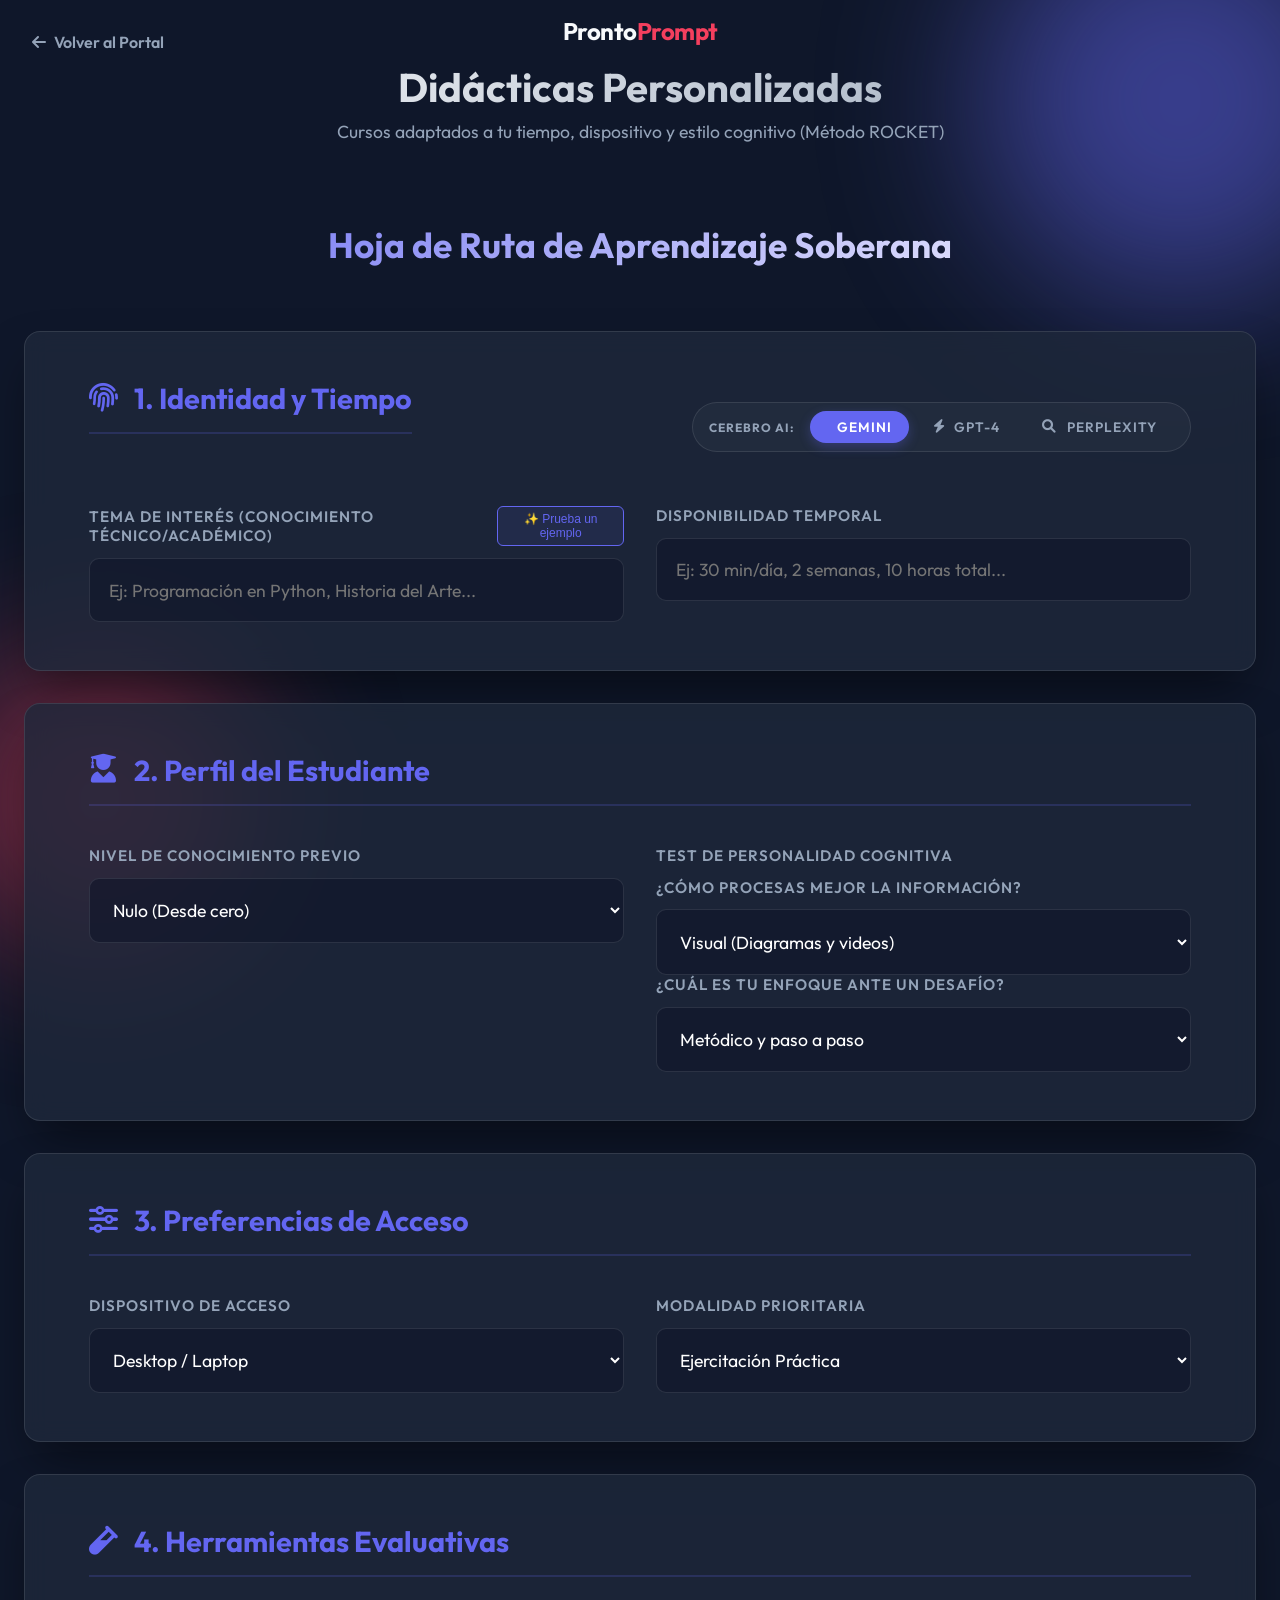
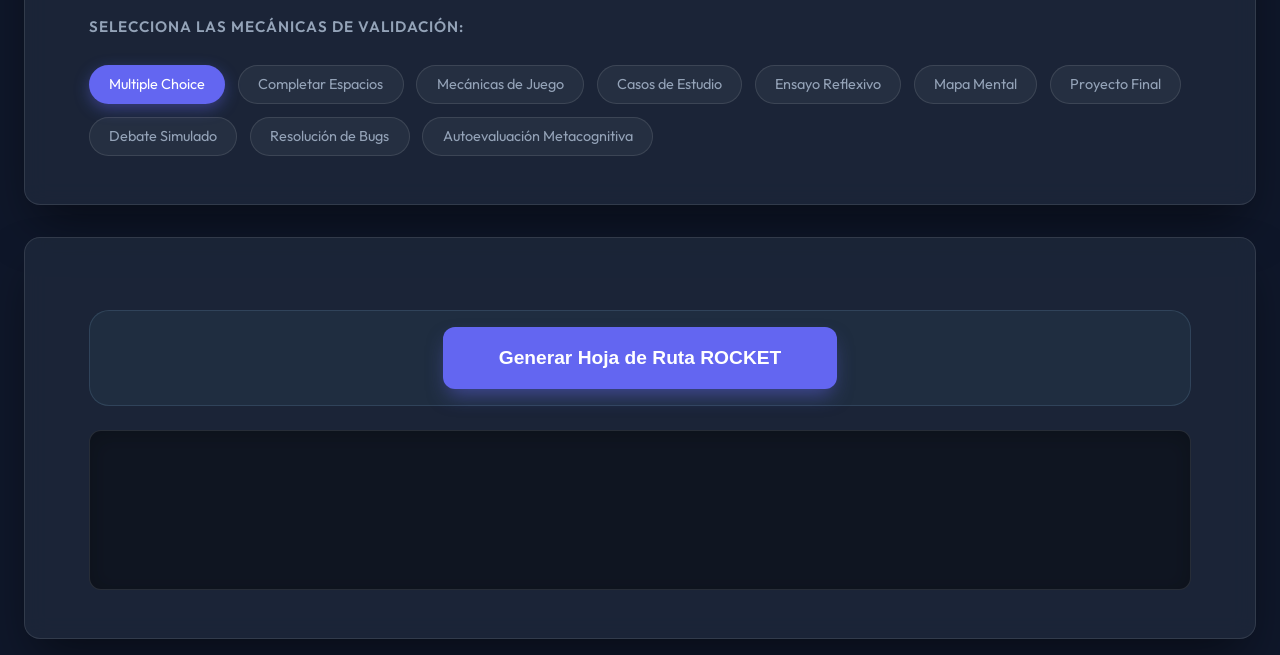
==== cursos-personalizados.html @ 311cb359 "Add files via upload" ====
<!DOCTYPE html>
<html lang="es">

<head>
    <meta charset="UTF-8">
    <meta name="viewport" content="width=device-width, initial-scale=1.0">
    <title>Didácticas Personalizadas | Pronto Prompt</title>
    <link rel="stylesheet" href="style.css">
    <link rel="stylesheet" href="https://cdnjs.cloudflare.com/ajax/libs/font-awesome/6.0.0/css/all.min.css">
    <link rel="preconnect" href="https://fonts.googleapis.com">
    <link rel="preconnect" href="https://fonts.gstatic.com" crossorigin>
    <link href="https://fonts.googleapis.com/css2?family=Outfit:wght@300;400;600;700&display=swap" rel="stylesheet">
</head>

<body>
    <div class="background-blobs">
        <div class="blob blob-1"></div>
        <div class="blob blob-2"></div>
    </div>

    <a href="index.html" class="back-portal-link"><i class="fas fa-arrow-left"></i> Volver al Portal</a>

    <main class="container">
        <div class="main-content">
            <header>
                <div class="logo">
                    <span class="logo-text">Pronto<span class="accent">Prompt</span></span>
                </div>
                <h1>Didácticas Personalizadas</h1>
                <p class="subtitle">Cursos adaptados a tu tiempo, dispositivo y estilo cognitivo (Método ROCKET)</p>
            </header>

            <div class="section-header-main">
                <h2>Hoja de Ruta de Aprendizaje Soberana</h2>
            </div>

            <!-- Sección 1: Identidad -->
            <div class="form-card">
                <div class="card-header-flex">
                    <h3 class="section-title"><i class="fas fa-fingerprint"></i> 1. Identidad y Tiempo</h3>
                    <div class="brain-selector-container">
                        <span class="brain-label">Cerebro AI:</span>
                        <div class="brain-options">
                            <label class="brain-chip">
                                <input type="radio" name="ai-model" value="gemini" checked>
                                <span><i class="fas fa-stars"></i> Gemini</span>
                            </label>
                            <label class="brain-chip">
                                <input type="radio" name="ai-model" value="chatgpt">
                                <span><i class="fas fa-bolt"></i> GPT-4</span>
                            </label>
                            <label class="brain-chip">
                                <input type="radio" name="ai-model" value="perplexity">
                                <span><i class="fas fa-search"></i> Perplexity</span>
                            </label>
                        </div>
                    </div>
                </div>
                <div class="input-grid">
                    <div class="input-group">
                        <div class="label-row">
                            <label for="course-topic">Tema de Interés (Conocimiento técnico/académico)</label>
                            <div class="label-actions">
                                <button id="magic-fill" class="magic-btn" title="Autocompletar ejemplo">✨ Prueba un ejemplo</button>
                            </div>
                        </div>
                        <input type="text" id="course-topic" placeholder="Ej: Programación en Python, Historia del Arte..." required>
                    </div>
                    <div class="input-group">
                        <label for="time-availability">Disponibilidad Temporal</label>
                        <input type="text" id="time-availability" placeholder="Ej: 30 min/día, 2 semanas, 10 horas total..." required>
                    </div>
                </div>
            </div>

            <!-- Sección 2: Perfil del Estudiante -->
            <div class="form-card">
                <h3 class="section-title"><i class="fas fa-user-graduate"></i> 2. Perfil del Estudiante</h3>
                <div class="input-grid">
                    <div class="input-group">
                        <label for="knowledge-level">Nivel de Conocimiento Previo</label>
                        <select id="knowledge-level" required>
                            <option value="Nulo (Desde cero)">Nulo (Desde cero)</option>
                            <option value="Principiante (Bases mínimas)">Principiante (Bases mínimas)</option>
                            <option value="Intermedio (Conozco la lógica)">Intermedio (Conozco la lógica)</option>
                            <option value="Avanzado (Busco perfeccionamiento)">Avanzado (Busco perfeccionamiento)</option>
                            <option value="Experto (Actualización técnica)">Experto (Actualización técnica)</option>
                        </select>
                    </div>

                    <div class="input-group">
                        <label>Test de Personalidad Cognitiva</label>
                        <div class="personality-questions">
                            <div class="input-group">
                                <label class="small-label">¿Cómo procesas mejor la información?</label>
                                <select id="personality-style">
                                    <option value="Visual (Diagramas y videos)">Visual (Diagramas y videos)</option>
                                    <option value="Auditivo (Explicaciones y debates)">Auditivo (Explicaciones y debates)</option>
                                    <option value="Kinestésico (Haciendo y practicando)">Kinestésico (Haciendo y practicando)</option>
                                    <option value="Lector/Escritor (Textos y notas)">Lector/Escritor (Textos y notas)</option>
                                </select>
                            </div>
                            <div class="input-group">
                                <label class="small-label">¿Cuál es tu enfoque ante un desafío?</label>
                                <select id="personality-approach">
                                    <option value="Metódico y paso a paso">Metódico y paso a paso</option>
                                    <option value="Global e intuitivo">Global e intuitivo</option>
                                    <option value="Pragmático (Resultados rápidos)">Pragmático (Resultados rápidos)</option>
                                </select>
                            </div>
                        </div>
                    </div>
                </div>
            </div>

            <!-- Sección 3: Configuración de Acceso -->
            <div class="form-card">
                <h3 class="section-title"><i class="fas fa-sliders-h"></i> 3. Preferencias de Acceso</h3>
                <div class="input-grid">
                    <div class="input-group">
                        <label for="device">Dispositivo de Acceso</label>
                        <select id="device" required>
                            <option value="Mobile">Mobile (Smartphone)</option>
                            <option value="Tablet">Tablet</option>
                            <option value="Desktop" selected>Desktop / Laptop</option>
                        </select>
                    </div>

                    <div class="input-group">
                        <label for="modality">Modalidad Prioritaria</label>
                        <select id="modality" required>
                            <option value="Audio">Audio (Podcast / Guiones)</option>
                            <option value="Video Tutoriales">Video Tutoriales</option>
                            <option value="Explicaciones Conceptuales">Explicaciones Conceptuales</option>
                            <option value="Ejercitación Práctica" selected>Ejercitación Práctica</option>
                        </select>
                    </div>
                </div>
            </div>

            <!-- Sección 4: Evaluación -->
            <div class="form-card">
                <h3 class="section-title"><i class="fas fa-vial"></i> 4. Herramientas Evaluativas</h3>
                <div class="input-group full-width">
                    <label>Selecciona las mecánicas de validación:</label>
                    <div id="evaluation-tools" class="keyword-container">
                        <span class="keyword-tag active" data-value="Multiple Choice">Multiple Choice</span>
                        <span class="keyword-tag" data-value="Completar Espacios">Completar Espacios</span>
                        <span class="keyword-tag" data-value="Mecánicas de Juego">Mecánicas de Juego</span>
                        <span class="keyword-tag" data-value="Casos de Estudio">Casos de Estudio</span>
                        <span class="keyword-tag" data-value="Ensayo Reflexivo">Ensayo Reflexivo</span>
                        <span class="keyword-tag" data-value="Mapa Mental">Mapa Mental</span>
                        <span class="keyword-tag" data-value="Proyecto Final">Proyecto Final</span>
                        <span class="keyword-tag" data-value="Debate Simulado">Debate Simulado</span>
                        <span class="keyword-tag" data-value="Resolución de Bugs">Resolución de Bugs</span>
                        <span class="keyword-tag" data-value="Autoevaluación Metacognitiva">Autoevaluación Metacognitiva</span>
                    </div>
                </div>
            </div>

            <section id="result-section" class="result-card">
                <div class="result-actions">
                    <button id="generate-btn" class="primary-btn large">Generar Hoja de Ruta ROCKET</button>
                </div>

                <div class="prompt-output" id="prompt-output"></div>

                <div id="copy-container" class="copy-container hidden">
                    <button id="copy-btn" class="primary-btn large secondary">Copiar Prompt</button>
                </div>

                <div id="ai-links" class="ai-links hidden">
                    <p>Abrir y Pegar en:</p>
                    <div class="links-grid">
                        <a href="https://chat.openai.com" target="_blank" class="ai-link-btn gpt">ChatGPT</a>
                        <a href="https://gemini.google.com" target="_blank" class="ai-link-btn gemini">Gemini</a>
                        <a href="https://www.perplexity.ai" target="_blank" class="ai-link-btn perplexity">Perplexity</a>
                    </div>
                </div>
            </section>
        </div>
    </main>

    <script src="script-personalizados.js"></script>
</body>

</html>
---- style.css ----
:root {
    --primary: #6366f1;
    --primary-hover: #4f46e5;
    --accent: #f43f5e;
    --bg-dark: #0f172a;
    --surface: #1e293b;
    --card-bg: rgba(30, 41, 59, 0.8);
    --text-main: #f8fafc;
    --text-muted: #94a3b8;
    --border: rgba(255, 255, 255, 0.1);
    --radius: 16px;
    --celeste: #8ecae6;
    --shadow: 0 10px 30px -5px rgba(0, 0, 0, 0.3);
    --glossary-bad: #f43f5e;
    --glossary-good: #10b981;
}

.hidden {
    display: none !important;
}


* {
    margin: 0;
    padding: 0;
    box-sizing: border-box;
}

body {
    font-family: 'Outfit', sans-serif;
    background-color: var(--bg-dark);
    color: var(--text-main);
    min-height: 100vh;
    display: flex;
    justify-content: center;
    width: 100%;
    margin: 0;
    overflow-x: hidden;
}

.background-blobs {
    position: fixed;
    top: 0;
    left: 0;
    width: 100%;
    height: 100%;
    z-index: -1;
    filter: blur(80px);
    opacity: 0.5;
}

.blob {
    position: absolute;
    border-radius: 50%;
}

.blob-1 {
    width: 400px;
    height: 400px;
    background: var(--primary);
    top: -100px;
    right: -100px;
    animation: move 20s infinite alternate;
}

.blob-2 {
    width: 300px;
    height: 300px;
    background: var(--accent);
    bottom: -50px;
    left: -50px;
    animation: move 15s infinite alternate-reverse;
}

@keyframes move {
    from {
        transform: translate(0, 0);
    }

    to {
        transform: translate(100px, 100px);
    }
}

.container {
    width: 100%;
    max-width: 100% !important;
    padding: 1rem 1.5rem;
    display: flex;
    flex-direction: column;
    gap: 2rem;
    margin: 0;
}



.sparkle-container {
    position: absolute;
    top: 5px;
    right: 5px;
    display: flex;
    gap: 0.5rem;
    pointer-events: none;
}

.card-header-flex {
    display: flex;
    justify-content: space-between;
    align-items: center;
    margin-bottom: 2rem;
    gap: 2rem;
    flex-wrap: wrap;
}

.brain-selector-container {
    display: flex;
    align-items: center;
    gap: 1rem;
    background: rgba(255, 255, 255, 0.03);
    padding: 0.5rem 1rem;
    border-radius: 100px;
    border: 1px solid var(--border);
}

.brain-label {
    font-size: 0.75rem;
    font-weight: 700;
    color: var(--text-muted);
    text-transform: uppercase;
    letter-spacing: 1px;
}

.brain-options {
    display: flex;
    gap: 0.5rem;
}

.brain-chip {
    cursor: pointer;
}

.brain-chip input {
    display: none;
}

.brain-chip span {
    display: flex;
    align-items: center;
    gap: 0.6rem;
    padding: 0.4rem 1rem;
    border-radius: 100px;
    font-size: 0.85rem;
    font-weight: 600;
    color: var(--text-muted);
    transition: all 0.3s cubic-bezier(0.16, 1, 0.3, 1);
    border: 1px solid transparent;
}

.brain-chip input:checked + span {
    background: var(--primary);
    color: white;
    box-shadow: 0 4px 12px rgba(99, 102, 241, 0.3);
}

.brain-chip:hover span {
    background: rgba(255, 255, 255, 0.05);
}

/* OER Suggester */
.oer-card {
    margin-top: 2rem;
    background: linear-gradient(135deg, rgba(99, 102, 241, 0.05), rgba(16, 185, 129, 0.05));
    border: 1px solid rgba(16, 185, 129, 0.2);
    border-radius: 20px;
    padding: 1.5rem;
    animation: slideUp 0.5s ease-out;
}

.oer-card.hidden { display: none; }

.oer-header {
    margin-bottom: 1.2rem;
}

.oer-header h4 {
    color: #10b981;
    display: flex;
    align-items: center;
    gap: 0.8rem;
    font-size: 1rem;
    margin: 0;
}

.oer-subtitle {
    font-size: 0.8rem;
    color: var(--text-muted);
}

.oer-list {
    display: grid;
    grid-template-columns: repeat(auto-fill, minmax(200px, 1fr));
    gap: 1rem;
}

.oer-item {
    background: rgba(15, 23, 42, 0.4);
    border: 1px solid var(--border);
    border-radius: 12px;
    padding: 1rem;
    display: flex;
    flex-direction: column;
    gap: 0.5rem;
    transition: all 0.3s ease;
    text-decoration: none;
}

.oer-item:hover {
    transform: translateY(-3px);
    border-color: #10b981;
    background: rgba(16, 185, 129, 0.1);
}

.oer-item-title {
    font-size: 0.9rem;
    font-weight: 600;
    color: var(--text-main);
}

.oer-item-source {
    font-size: 0.75rem;
    color: var(--text-muted);
    display: flex;
    align-items: center;
    gap: 0.4rem;
}

.oer-status {
    background: rgba(16, 185, 129, 0.1);
    color: #10b981;
    padding: 0.2rem 0.6rem;
    border-radius: 100px;
    font-size: 0.7rem;
    font-weight: 700;
    text-transform: uppercase;
}

@keyframes slideUp {
    from { transform: translateY(10px); opacity: 0; }
    to { transform: translateY(0); opacity: 1; }
}

@keyframes fadeInLeft {
    from {
        opacity: 0;
        transform: translateX(-30px);
    }

    to {
        opacity: 1;
        transform: translateX(0);
    }
}

.main-content {
    display: flex;
    flex-direction: column;
    gap: 2rem;
}

header {
    text-align: center;
    margin-bottom: 3rem;
    animation: fadeInDown 0.8s ease-out;
}

.logo {
    display: flex;
    justify-content: center;
    margin-bottom: 1rem;
}

.logo-text {
    font-size: 1.5rem;
    font-weight: 700;
    letter-spacing: -0.5px;
}

.accent {
    color: var(--accent);
}

header h1 {
    font-size: 2.5rem;
    font-weight: 700;
    margin-bottom: 0.5rem;
    background: linear-gradient(135deg, #fff 0%, #94a3b8 100%);
    -webkit-background-clip: text;
    background-clip: text;
    -webkit-text-fill-color: transparent;
}

header .subtitle {
    color: var(--text-muted);
    font-size: 1.1rem;
}

.generator-card,
.result-card,
.form-card {
    background: var(--card-bg);
    backdrop-filter: blur(12px);
    border: 1px solid var(--border);
    border-radius: var(--radius);
    padding: 3rem 4rem;
    box-shadow: 0 25px 50px -12px rgba(0, 0, 0, 0.5);
    animation: scaleIn 0.5s ease-out;
    position: relative;
    width: 100%;
    max-width: none !important;
    box-sizing: border-box;
    transition: all 0.3s ease;
}

.preview-card {
    background: rgba(99, 102, 241, 0.05);
    border: 1px dashed var(--primary);
    border-radius: var(--radius);
    padding: 1.5rem 2rem;
    margin-bottom: 2rem;
    animation: fadeIn 0.8s ease-out;
}

.preview-label {
    display: block;
    font-size: 0.75rem;
    text-transform: uppercase;
    letter-spacing: 1px;
    color: var(--primary);
    font-weight: 700;
    margin-bottom: 0.5rem;
}

#objective-preview {
    font-size: 1.1rem;
    color: var(--text-main);
    line-height: 1.5;
    font-style: italic;
}

.section-header-main {
    text-align: center;
    margin-bottom: 2rem;
    width: 100%;
}

.section-header-main h2 {
    font-size: 2.2rem;
    background: linear-gradient(135deg, var(--primary) 0%, #fff 100%);
    -webkit-background-clip: text;
    background-clip: text;
    -webkit-text-fill-color: transparent;
    font-weight: 700;
}

.form-sections {
    display: flex;
    flex-direction: column;
    gap: 2.5rem;
}

.form-card:hover {
    background: rgba(45, 55, 72, 0.9);
    transform: translateY(-5px);
    box-shadow: 0 30px 60px -12px rgba(0, 0, 0, 0.6);
}

.section-title {
    font-size: 1.8rem;
    color: var(--primary);
    margin-bottom: 2.5rem;
    display: flex;
    align-items: center;
    gap: 1rem;
    border-bottom: 2px solid rgba(99, 102, 241, 0.2);
    padding-bottom: 1rem;
}

.input-grid {
    display: grid;
    grid-template-columns: repeat(2, 1fr);
    gap: 2rem;
}

/* Ultra Wide Screen Support */
@media (min-width: 1600px) {
    .input-grid {
        grid-template-columns: repeat(3, 1fr);
    }

    .input-group.full-width {
        grid-column: 1 / -1;
    }
}

/* Responsividad Avanzada */
@media (max-width: 1200px) {
    .container {
        display: flex;
        flex-direction: column;
    }

    .main-content {
        order: 1;
    }
}

@media (max-width: 1024px) {
    .container {
        padding: 1.5rem;
    }
}

@media (max-width: 992px) {

    .generator-card,
    .result-card {
        padding: 2.5rem;
    }
}

@media (max-width: 768px) {
    .container {
        padding: 1rem;
    }

    .dashboard-card,
    .generator-card,
    .result-card {
        padding: 1.5rem;
    }

    header h1 {
        font-size: 2rem;
    }

    .input-grid {
        grid-template-columns: 1fr;
    }

    .form-card {
        padding: 1.5rem;
    }

    .section-title {
        font-size: 1.1rem;
    }
}

@media (max-width: 320px) {
    .container {
        padding: 0.5rem;
    }

    header h1 {
        font-size: 1.5rem;
    }

    .dashboard-card,
    .generator-card,
    .result-card {
        padding: 1rem;
        border-radius: 10px;
    }

    .primary-btn.large {
        padding: 1rem;
        font-size: 1rem;
        min-width: 100%;
    }
}

.input-group {
    display: flex;
    flex-direction: column;
    gap: 0.8rem;
}

.input-group.full-width {
    grid-column: 1 / -1;
}

.label-row {
    display: flex;
    justify-content: space-between;
    align-items: center;
}

label {
    font-weight: 600;
    font-size: 0.95rem;
    color: var(--text-muted);
    text-transform: uppercase;
    letter-spacing: 1px;
}

.magic-btn {
    background: rgba(99, 102, 241, 0.1);
    border: 1px solid var(--primary);
    color: var(--primary);
    padding: 0.3rem 0.8rem;
    border-radius: 6px;
    font-size: 0.75rem;
    cursor: pointer;
    transition: all 0.3s ease;
}

.magic-btn:hover {
    background: var(--primary);
    color: white;
    box-shadow: 0 0 15px rgba(99, 102, 241, 0.4);
}

input,
textarea,
select {
    background: rgba(15, 23, 42, 0.6);
    border: 1px solid var(--border);
    border-radius: 10px;
    padding: 1.2rem;
    color: #fff;
    font-family: inherit;
    font-size: 1.1rem;
    transition: all 0.3s ease;
    width: 100%;
}

input:focus,
textarea:focus,
select:focus {
    outline: none;
    border-color: var(--primary);
    box-shadow: 0 0 0 4px rgba(99, 102, 241, 0.15);
    background: rgba(15, 23, 42, 0.8);
}

.keyword-container {
    display: flex;
    flex-wrap: wrap;
    gap: 0.8rem;
    margin-top: 0.8rem;
}

.keyword-tag {
    background: rgba(255, 255, 255, 0.05);
    border: 1px solid var(--border);
    padding: 0.6rem 1.2rem;
    border-radius: 25px;
    font-size: 0.9rem;
    color: var(--text-muted);
    cursor: pointer;
    transition: all 0.3s ease;
}

.keyword-tag:hover {
    background: rgba(255, 255, 255, 0.1);
    border-color: rgba(99, 102, 241, 0.4);
    transform: translateY(-2px);
}

.keyword-tag.active {
    background: var(--primary);
    color: white;
    box-shadow: 0 5px 15px rgba(99, 102, 241, 0.4);
    border-color: transparent;
}

.custom-keyword-input {
    display: flex;
    gap: 0.5rem;
    margin-top: 1rem;
    max-width: 400px;
}

.custom-keyword-input input {
    padding: 0.8rem 1rem;
    font-size: 0.9rem;
}

.custom-keyword-input .magic-btn {
    padding: 0 1.2rem;
    font-size: 1.2rem;
}

.tone-selector {
    display: flex;
    flex-wrap: wrap;
    background: rgba(0, 0, 0, 0.3);
    padding: 0.6rem;
    border-radius: 12px;
    gap: 0.6rem;
    width: 100%;
}

.tone-selector input {
    display: none;
}

.tone-selector label {
    flex: 1;
    min-width: 120px;
    text-align: center;
    padding: 1rem 0.5rem;
    border-radius: 10px;
    cursor: pointer;
    font-size: 0.95rem;
    transition: all 0.3s ease;
    border: 1px solid transparent;
    color: var(--text-muted);
}

.tone-selector label:hover {
    background: rgba(255, 255, 255, 0.05);
}

.tone-selector input:checked+label {
    background: var(--primary);
    color: white;
    box-shadow: 0 5px 15px rgba(99, 102, 241, 0.3);
    font-weight: 600;
}

@media (max-width: 600px) {
    .tone-selector label {
        min-width: 100%;
        padding: 1.2rem;
    }
}

.level-selector {
    display: flex;
    flex-wrap: wrap;
    background: rgba(0, 0, 0, 0.3);
    padding: 1rem;
    border-radius: 12px;
    gap: 1.5rem;
    width: 100%;
}

.checkbox-group {
    display: flex;
    align-items: center;
    gap: 0.8rem;
    cursor: pointer;
}

.checkbox-group input[type="checkbox"] {
    width: 20px;
    height: 20px;
    cursor: pointer;
    accent-color: var(--primary);
}

.checkbox-group label {
    cursor: pointer;
    text-transform: none;
    letter-spacing: normal;
    font-size: 1.1rem;
    color: var(--text-main);
}

.actions {
    margin-top: 2rem;
    display: flex;
    justify-content: center;
}

.primary-btn {
    background: var(--primary);
    color: white;
    border: none;
    padding: 1rem 3rem;
    font-size: 1.1rem;
    font-weight: 700;
    border-radius: 12px;
    cursor: pointer;
    box-shadow: 0 10px 20px -5px rgba(99, 102, 241, 0.5);
    transition: all 0.3s ease;
}

.structure-preview {
    font-size: 0.8rem;
    color: var(--text-muted);
}

.tree-node {
    padding: 0.5rem;
    border-radius: 8px;
    margin-bottom: 0.3rem;
    transition: all 0.3s ease;
    border-left: 2px solid transparent;
}

.health-indicator-container {
    display: flex;
    flex-direction: column;
    align-items: center;
    padding: 1rem 0;
}

.health-gauge {
    position: relative;
    width: 120px;
    height: 120px;
    margin-bottom: 1rem;
}

.health-gauge svg {
    transform: rotate(-90deg);
}

.gauge-bg {
    fill: none;
    stroke: rgba(255, 255, 255, 0.05);
    stroke-width: 8;
}

.gauge-value {
    fill: none;
    stroke: var(--celeste);
    stroke-width: 8;
    stroke-linecap: round;
    stroke-dasharray: 283;
    stroke-dashoffset: 283;
    transition: stroke-dashoffset 0.8s cubic-bezier(0.4, 0, 0.2, 1), stroke 0.5s ease;
    filter: drop-shadow(0 0 5px var(--celeste));
}

.health-percentage {
    position: absolute;
    top: 50%;
    left: 50%;
    transform: translate(-50%, -50%);
    font-size: 1.5rem;
    font-weight: 700;
    color: white;
}

.health-status-label {
    font-size: 1.1rem;
    font-weight: 700;
    margin-bottom: 0.3rem;
    color: var(--celeste);
    text-transform: uppercase;
    letter-spacing: 1px;
}

.health-description {
    font-size: 0.75rem;
    color: var(--text-muted);
    text-align: center;
}

@keyframes pulseGlow {
    0% {
        box-shadow: 0 0 0 0 rgba(99, 102, 241, 0.7);
    }

    70% {
        box-shadow: 0 0 0 15px rgba(99, 102, 241, 0);
    }

    100% {
        box-shadow: 0 0 0 0 rgba(99, 102, 241, 0);
    }
}

/* ===== HEALTH WIDGET ===== */
.health-widget-card {
    background: linear-gradient(135deg, rgba(30, 41, 59, 0.9) 0%, rgba(15, 23, 42, 0.95) 100%);
    border: 1px solid rgba(99, 102, 241, 0.2) !important;
}

.health-widget-layout {
    display: flex;
    align-items: center;
    justify-content: space-around;
    gap: 3rem;
    flex-wrap: wrap;
}

.radar-wrapper {
    flex-shrink: 0;
    filter: drop-shadow(0 0 20px rgba(99, 102, 241, 0.15));
}

#radar-chart {
    overflow: visible;
}

.health-metrics {
    display: flex;
    flex-direction: column;
    align-items: center;
    gap: 2rem;
    flex: 1;
    min-width: 240px;
}

.health-score-circle {
    position: relative;
    display: flex;
    align-items: center;
    justify-content: center;
}

.score-label {
    position: absolute;
    text-align: center;
    display: flex;
    flex-direction: column;
    align-items: center;
}

#score-number {
    font-size: 1.6rem;
    font-weight: 800;
    color: white;
    line-height: 1;
}

#score-status {
    font-size: 0.7rem;
    color: var(--text-muted);
    text-transform: uppercase;
    letter-spacing: 1px;
    margin-top: 4px;
}

.metrics-list {
    display: flex;
    flex-direction: column;
    gap: 0.75rem;
    width: 100%;
}

.metric-item {
    display: flex;
    align-items: center;
    gap: 0.75rem;
    padding: 0.6rem 1rem;
    border-radius: 8px;
    background: rgba(255, 255, 255, 0.03);
    border: 1px solid rgba(255, 255, 255, 0.05);
    transition: all 0.4s ease;
}

.metric-item.active {
    background: rgba(99, 102, 241, 0.08);
    border-color: rgba(99, 102, 241, 0.25);
}

.metric-dot {
    width: 10px;
    height: 10px;
    border-radius: 50%;
    flex-shrink: 0;
    transition: all 0.4s ease;
}

.metric-dot.inactive {
    background: rgba(255, 255, 255, 0.15);
}

.metric-dot.active {
    background: #6366f1;
    box-shadow: 0 0 8px rgba(99, 102, 241, 0.8);
}

.metric-dot.excellent {
    background: #10b981;
    box-shadow: 0 0 8px rgba(16, 185, 129, 0.8);
}

.metric-name {
    flex: 1;
    font-size: 0.9rem;
    color: var(--text-muted);
    transition: color 0.4s ease;
}

.metric-item.active .metric-name {
    color: var(--text-main);
}

.metric-val {
    font-size: 0.85rem;
    font-weight: 600;
    color: var(--text-muted);
    max-width: 120px;
    overflow: hidden;
    text-overflow: ellipsis;
    white-space: nowrap;
    transition: color 0.4s ease;
}

.metric-item.active .metric-val {
    color: #6366f1;
}

.metric-item.excellent .metric-val {
    color: #10b981;
}

@media (max-width: 768px) {
    .health-widget-layout {
        flex-direction: column;
        align-items: center;
    }
}

/* ===== END HEALTH WIDGET ===== */

.result-actions {
    margin: 1.5rem 0;
    display: flex;
    flex-direction: column;
    align-items: center;
    gap: 1.5rem;
    padding: 1rem;
    background: rgba(142, 202, 230, 0.05);
    border-radius: 20px;
    border: 1px solid rgba(142, 202, 230, 0.15);
    animation: fadeIn 0.8s ease-out;
}

.copy-container {
    margin: 2rem 0;
    display: flex;
    justify-content: center;
    width: 100%;
}

.copy-container.hidden {
    display: none;
}

.button-group {
    display: flex;
    gap: 1.5rem;
    flex-wrap: wrap;
    justify-content: center;
    width: 100%;
    margin-bottom: 2rem;
}

.copy-instruction {
    font-size: 0.95rem;
    color: var(--celeste);
    text-align: center;
    max-width: 500px;
    line-height: 1.6;
    opacity: 0.9;
    margin: 0 auto;
}

.primary-btn.large {
    padding: 1.25rem 3.5rem;
    font-size: 1.2rem;
    min-width: 260px;
    width: auto;
}

.prompt-output {
    background: rgba(0, 0, 0, 0.4);
    min-height: 160px;
    padding: 2.5rem;
    border-radius: 12px;
    font-family: 'Consolas', monospace;
    white-space: pre-wrap;
    line-height: 1.7;
    border: 1px solid var(--border);
    position: relative;
    color: #e2e8f0;
    font-size: 1.05rem;
    box-shadow: inset 0 4px 20px rgba(0, 0, 0, 0.2);
}

.typing::after {
    content: '_';
    animation: blink 0.8s infinite;
}

@keyframes blink {
    50% {
        opacity: 0;
    }
}

.ai-links {
    margin-top: 2rem;
    border-top: 1px solid var(--border);
    padding-top: 1.5rem;
}

.links-grid {
    display: flex;
    gap: 1rem;
    flex-wrap: wrap;
}

.ai-link-btn {
    text-decoration: none;
    padding: 0.6rem 1.2rem;
    border-radius: 8px;
    font-weight: 600;
    font-size: 0.9rem;
    border: 1px solid rgba(255, 255, 255, 0.1);
}

.ai-link-btn.gpt {
    color: #10a37f;
    background: rgba(16, 163, 127, 0.1);
}

.google-ai-btn {
    background: linear-gradient(90deg, #4285f4, #ea4335, #fbbc05, #34a853) !important;
    background-size: 300% 100% !important;
    animation: gradientMove 5s infinite alternate !important;
    border: none !important;
    box-shadow: 0 10px 25px -5px rgba(66, 133, 244, 0.4) !important;
}

@keyframes gradientMove {
    0% {
        background-position: 0% 50%;
    }

    100% {
        background-position: 100% 50%;
    }
}

@keyframes pulseGlow {
    0% {
        box-shadow: 0 0 0 0 rgba(99, 102, 241, 0.4);
    }

    70% {
        box-shadow: 0 0 0 15px rgba(99, 102, 241, 0);
    }

    100% {
        box-shadow: 0 0 0 0 rgba(99, 102, 241, 0);
    }
}

.ai-link-btn.gemini {
    color: var(--celeste);
    background: rgba(142, 202, 230, 0.1);
}

.ai-link-btn.mistral {
    color: #f58220;
    background: rgba(245, 130, 32, 0.1);
}

.ai-link-btn.claude {
    color: #d97757;
    background: rgba(217, 119, 87, 0.1);
}

.ai-link-btn.perplexity {
    color: #20b2aa;
    background: rgba(32, 178, 170, 0.1);
}

.ai-link-btn.gpt-edu {
    color: #fbbc05;
    background: rgba(251, 188, 5, 0.1);
    border: 1px solid rgba(251, 188, 5, 0.3);
    font-weight: 700;
}


.tone-selector {
    display: flex;
    flex-wrap: wrap;
    gap: 1rem;
    background: rgba(255, 255, 255, 0.03);
    padding: 1.5rem;
    border-radius: 12px;
    border: 1px solid var(--border);
}

.keyword-container {
    display: flex;
    flex-wrap: wrap;
    gap: 0.8rem;
    margin-top: 1rem;
}

/* --- RESPONSIVIDAD EXPERTA --- */

/* Desktop / Tablet Pro (1024px+) */
@media (min-width: 1024px) {
    .sidebar-dashboard {
        grid-template-columns: 1fr 1fr;
    }

    .container {
        max-width: none !important;
        width: 100%;
    }
}

/* Tablet (768px - 1023px) */
@media (max-width: 1023px) {
    .sidebar-dashboard {
        grid-template-columns: 1fr;
    }

    .dashboard-card,
    .generator-card,
    .result-card {
        padding: 2rem;
    }
}

/* Mobile Large (768px) */
@media (max-width: 768px) {
    .container {
        padding: 1rem;
    }

    header h1 {
        font-size: 2.2rem;
    }

    .input-grid {
        grid-template-columns: 1fr;
    }

    .primary-btn.large {
        padding: 1.2rem;
        min-width: 100%;
        font-size: 1.1rem;
    }
}

/* Mobile Small (320px) */
@media (max-width: 320px) {
    .container {
        padding: 0.5rem;
    }

    header h1 {
        font-size: 1.6rem;
    }

    .dashboard-card,
    .generator-card,
    .result-card {
        padding: 1rem;
        border-radius: 10px;
    }

    .section-title {
        font-size: 1rem;
    }

    .logo-text {
        font-size: 1.2rem;
    }

    .prompt-output {
        padding: 1.5rem;
        font-size: 0.95rem;
    }
}

/* Reset fixed width inputs */
input,
select,
textarea {
    max-width: 100%;
}

/* Course Map Modal */
.course-map-modal {
    position: fixed;
    top: 0;
    left: 0;
    width: 100%;
    height: 100%;
    background: rgba(15, 23, 42, 0.9);
    backdrop-filter: blur(8px);
    z-index: 1000;
    display: flex;
    align-items: center;
    justify-content: center;
    padding: 2rem;
    animation: fadeIn 0.3s ease-out;
}

.course-map-modal.hidden {
    display: none;
}

.course-map-content {
    background: var(--surface);
    border: 1px solid var(--border);
    border-radius: 24px;
    width: 100%;
    max-width: 950px;
    max-height: 90vh;
    padding: 3rem;
    position: relative;
    overflow-y: auto;
    box-shadow: 0 50px 100px -20px rgba(0, 0, 0, 0.7);
    background: linear-gradient(135deg, rgba(30, 41, 59, 0.9), rgba(15, 23, 42, 0.95));
}

.course-map-header {
    display: flex;
    justify-content: space-between;
    align-items: center;
    margin-bottom: 3rem;
    border-bottom: 1px solid var(--border);
    padding-bottom: 1.5rem;
}

.course-map-header h3 {
    font-size: 1.8rem;
    color: var(--primary);
    display: flex;
    align-items: center;
    gap: 1.2rem;
}

.close-btn {
    background: rgba(255,255,255,0.05);
    border: none;
    color: var(--text-muted);
    font-size: 2.5rem;
    cursor: pointer;
    line-height: 1;
    width: 45px;
    height: 45px;
    border-radius: 50%;
    display: flex;
    align-items: center;
    justify-content: center;
    transition: all 0.3s ease;
}

.close-btn:hover {
    background: var(--accent);
    color: white;
}

/* Tree Structure Styling */
.course-map-tree {
    display: flex;
    flex-direction: column;
    align-items: center;
    gap: 3rem;
    padding: 1rem;
}

.tree-root {
    width: 100%;
    display: flex;
    flex-direction: column;
    align-items: center;
    gap: 2.5rem;
}

.node {
    padding: 1.2rem 2rem;
    border-radius: 14px;
    background: rgba(255, 255, 255, 0.05);
    border: 1px solid var(--border);
    font-weight: 600;
    text-align: center;
    transition: all 0.3s ease;
}

.node.principal {
    background: linear-gradient(135deg, var(--primary) 0%, #4f46e5 100%);
    color: white;
    font-size: 1.4rem;
    min-width: 300px;
    box-shadow: 0 15px 30px -10px rgba(99, 102, 241, 0.5);
}

.tree-branches {
    display: flex;
    justify-content: space-around;
    width: 100%;
    gap: 2rem;
    flex-wrap: wrap;
}

.branch {
    flex: 1;
    min-width: 240px;
    display: flex;
    flex-direction: column;
    gap: 1.2rem;
}

.node.category {
    background: rgba(99, 102, 241, 0.1);
    border-color: var(--primary);
    color: var(--primary);
    font-size: 1rem;
    text-transform: uppercase;
    letter-spacing: 1.5px;
    padding: 0.8rem 1.2rem;
}

.node-children {
    display: flex;
    flex-direction: column;
    gap: 0.8rem;
    padding-left: 1.2rem;
    border-left: 2px solid rgba(99, 102, 241, 0.3);
}

.node.leaf {
    font-size: 1rem;
    color: var(--text-muted);
    background: rgba(0, 0, 0, 0.2);
    font-weight: 400;
    text-align: left;
    border-radius: 8px;
    padding: 0.8rem 1.2rem;
}


/* Committee Selector */
.committee-selector {
    display: flex;
    flex-wrap: wrap;
    gap: 0.8rem;
    margin-top: 1rem;
    width: 100%;
}

.committee-selector input[type="checkbox"] {
    display: none;
}

.expert-limit-warning {
    font-size: 0.85rem;
    color: var(--accent-orange);
    margin-top: 0.5rem;
    display: flex;
    align-items: center;
    gap: 0.5rem;
    opacity: 0;
    transition: opacity 0.3s ease;
}

.expert-limit-warning.visible {
    opacity: 1;
}

.expert-limit-warning i {
    font-size: 1rem;
}

.expert-chip {
    flex: 1 1 160px;
    background: rgba(255, 255, 255, 0.03);
    border: 1px solid var(--border);
    border-radius: 16px;
    padding: 1rem;
    display: flex;
    align-items: center;
    gap: 0.8rem;
    cursor: pointer;
    transition: all 0.3s ease;
    min-width: 160px;
}

.expert-chip i {
    font-size: 1.4rem;
    color: var(--text-muted);
}

.expert-info {
    display: flex;
    flex-direction: column;
}

.expert-name {
    font-weight: 700;
    color: var(--text-main);
    font-size: 1rem;
}

.expert-desc {
    font-size: 0.75rem;
    color: var(--text-muted);
}

.committee-selector input[type="checkbox"]:checked + .expert-chip {
    background: linear-gradient(135deg, rgba(99, 102, 241, 0.1), rgba(168, 85, 247, 0.1));
    border-color: var(--primary);
    transform: translateY(-3px);
    box-shadow: 0 8px 20px rgba(99, 102, 241, 0.2);
}

.committee-selector input[type="checkbox"]:checked + .expert-chip i {
    color: var(--primary);
}

.badge-new {
    background: linear-gradient(90deg, #f59e0b, #ef4444);
    color: white;
    font-size: 0.65rem;
    padding: 0.1rem 0.6rem;
    border-radius: 4px;
    margin-left: 0.8rem;
    font-weight: 800;
    vertical-align: middle;
}

/* Glossary Modal */
.glossary-modal {
    position: fixed;
    top: 0;
    left: 0;
    width: 100%;
    height: 100%;
    background: rgba(15, 23, 42, 0.95);
    backdrop-filter: blur(12px);
    z-index: 1100;
    display: flex;
    align-items: center;
    justify-content: center;
    padding: 2rem;
    animation: fadeIn 0.4s cubic-bezier(0.16, 1, 0.3, 1);
}

.glossary-modal.hidden {
    display: none;
}

.glossary-content {
    background: var(--surface);
    border: 1px solid var(--border);
    border-radius: 28px;
    width: 100%;
    max-width: 800px;
    max-height: 85vh;
    padding: 3rem;
    position: relative;
    overflow-y: auto;
    box-shadow: 0 50px 100px -20px rgba(0, 0, 0, 0.8);
    background: linear-gradient(165deg, rgba(30, 41, 59, 1), rgba(15, 23, 42, 1));
}

.glossary-header {
    display: flex;
    justify-content: space-between;
    align-items: center;
    margin-bottom: 2.5rem;
    border-bottom: 1px solid var(--border);
    padding-bottom: 2rem;
}

.glossary-header h3 {
    font-size: 1.8rem;
    color: var(--primary);
    display: flex;
    align-items: center;
    gap: 1.5rem;
}

.glossary-grid {
    display: flex;
    flex-direction: column;
    gap: 0.5rem;
}

.glossary-header-row {
    display: grid;
    grid-template-columns: 1fr 1fr;
    padding: 1rem 1.5rem;
    background: rgba(255, 255, 255, 0.03);
    border-radius: 12px;
    font-weight: 700;
    color: var(--text-muted);
    text-transform: uppercase;
    font-size: 0.75rem;
    letter-spacing: 1.5px;
    margin-bottom: 1rem;
}

.glossary-row {
    display: grid;
    grid-template-columns: 1fr 1fr;
    padding: 1.2rem 1.5rem;
    border-radius: 16px;
    transition: all 0.2s ease;
    border: 1px solid transparent;
    align-items: center;
}

.glossary-row:hover {
    background: rgba(255, 255, 255, 0.05);
    border-color: var(--border);
}

.bad-term {
    color: var(--glossary-bad);
    font-weight: 600;
    text-transform: capitalize;
}

.good-term {
    color: var(--glossary-good);
    font-weight: 500;
    display: flex;
    align-items: center;
    gap: 1rem;
}

.good-term i {
    opacity: 0.5;
    font-size: 0.9rem;
}

.glossary-footer {
    margin-top: 3rem;
    text-align: center;
    font-size: 0.9rem;
    color: var(--text-muted);
    font-style: italic;
    opacity: 0.7;
    border-top: 1px solid var(--border);
    padding-top: 2rem;
}

/* Compliance Alert enhancements */
.glossary-link-btn {
    background: rgba(99, 102, 241, 0.2);
    border: 1px solid var(--primary);
    color: var(--primary);
    padding: 0.5rem 1rem;
    border-radius: 8px;
    font-size: 0.8rem;
    font-weight: 600;
    cursor: pointer;
    margin-top: 1rem;
    transition: all 0.3s ease;
}

.glossary-link-btn:hover {
    background: var(--primary);
    color: white;
}

.info-btn {
    background: rgba(142, 202, 230, 0.1);
    border: 1px solid var(--celeste);
    color: var(--celeste);
    padding: 0.4rem 0.8rem;
    border-radius: 8px;
    font-size: 0.85rem;
    cursor: pointer;
    display: flex;
    align-items: center;
    gap: 0.5rem;
    transition: all 0.3s ease;
}

.info-btn:hover {
    background: var(--celeste);
    color: var(--bg-dark);
}

.label-actions {
    display: flex;
    gap: 0.8rem;
    align-items: center;
}

.secondary-magic {
    border-color: var(--celeste) !important;
    color: var(--celeste) !important;
    background: rgba(142, 202, 230, 0.1) !important;
    margin-top: 1.5rem;
    padding: 0.8rem 1.5rem !important;
    font-weight: 600 !important;
}

.secondary-magic:hover {
    background: var(--celeste) !important;
    color: var(--bg-dark) !important;
    box-shadow: 0 0 20px rgba(142, 202, 230, 0.4) !important;
}

.preview-actions {
    display: flex;
    justify-content: center;
    margin-top: 1rem;
}

@media (max-width: 768px) {
    .tree-branches {
        flex-direction: column;
    }
    .malla-content {
        padding: 1.5rem;
    }
}

/* Portal Landing Styles */
.portal-container { 
    max-width: 1200px; 
    margin: 0 auto; 
    padding: 4rem 2rem; 
    position: relative; 
    z-index: 10; 
}

.portal-grid { 
    display: grid; 
    grid-template-columns: repeat(auto-fit, minmax(320px, 1fr)); 
    gap: 2.5rem; 
    margin-top: 3rem; 
}

.card-portal { 
    background: rgba(255, 255, 255, 0.03); 
    backdrop-filter: blur(12px); 
    border: 1px solid rgba(255, 255, 255, 0.08); 
    border-radius: 24px; 
    padding: 3.5rem 2.5rem; 
    text-align: center; 
    transition: all 0.4s cubic-bezier(0.175, 0.885, 0.32, 1.275); 
    cursor: pointer; 
    display: flex; 
    flex-direction: column; 
    align-items: center; 
    text-decoration: none; 
    color: inherit; 
    position: relative; 
    overflow: hidden; 
}

.card-portal::before { 
    content: ''; 
    position: absolute; 
    top: 0; 
    left: 0; 
    width: 100%; 
    height: 100%; 
    background: linear-gradient(135deg, rgba(99, 102, 241, 0.1), transparent); 
    opacity: 0; 
    transition: opacity 0.4s ease; 
}

.card-portal:hover { 
    transform: translateY(-12px); 
    background: rgba(255, 255, 255, 0.06); 
    border-color: rgba(99, 102, 241, 0.4); 
    box-shadow: 0 20px 40px rgba(0, 0, 0, 0.3); 
}

.card-portal:hover::before { 
    opacity: 1; 
}

.card-portal i { 
    font-size: 3.5rem; 
    margin-bottom: 2rem; 
    background: linear-gradient(135deg, #6366f1, #a855f7); 
    -webkit-background-clip: text; 
    -webkit-text-fill-color: transparent; 
    filter: drop-shadow(0 0 10px rgba(99, 102, 241, 0.3)); 
}

.card-portal h3 { 
    font-size: 1.8rem; 
    margin-bottom: 1rem; 
    font-weight: 700; 
    color: #fff; 
}

.card-portal p { 
    color: #94a3b8; 
    line-height: 1.6; 
}

.card-portal.disabled { 
    opacity: 0.6; 
    cursor: not-allowed; 
}

.card-portal.disabled:hover { 
    transform: none; 
    border-color: rgba(255,255,255,0.08); 
    box-shadow: none; 
}

.back-portal-link { 
    position: absolute; 
    top: 2rem; 
    left: 2rem; 
    color: #94a3b8; 
    text-decoration: none; 
    display: flex; 
    align-items: center; 
    gap: 0.5rem; 
    font-weight: 600; 
    transition: all 0.3s ease; 
    z-index: 100; 
}

.back-portal-link:hover { 
    color: #6366f1; 
    transform: translateX(-5px); 
}

.portal-header {
    text-align: center;
    margin-bottom: 4rem;
}

.portal-header h1 {
    font-size: 3.5rem;
    margin-bottom: 1rem;
    background: linear-gradient(135deg, #fff 0%, #94a3b8 100%);
    -webkit-background-clip: text;
    background-clip: text;
    -webkit-text-fill-color: transparent;
}

/* ========================================================================== */
/* TABS NAVIGATION */
/* ========================================================================== */

.tab-navigation {
    display: flex;
    justify-content: center;
    gap: 1rem;
    margin-bottom: 2rem;
    flex-wrap: wrap;
}

.tab-btn {
    background: rgba(30, 41, 59, 0.6);
    border: 1px solid var(--border);
    color: var(--text-muted);
    padding: 1rem 2rem;
    border-radius: 100px;
    font-size: 1.1rem;
    font-weight: 600;
    cursor: pointer;
    transition: all 0.3s cubic-bezier(0.16, 1, 0.3, 1);
    display: flex;
    align-items: center;
    gap: 0.8rem;
    font-family: 'Outfit', sans-serif;
}

.tab-btn:hover {
    background: rgba(30, 41, 59, 0.9);
    color: var(--text-main);
    transform: translateY(-2px);
}

.tab-btn.active {
    background: linear-gradient(135deg, var(--primary) 0%, #3b82f6 100%);
    color: white;
    border-color: transparent;
    box-shadow: 0 10px 20px -5px rgba(99, 102, 241, 0.4);
}

.tab-badge {
    background: var(--accent);
    color: white;
    font-size: 0.7rem;
    padding: 0.2rem 0.6rem;
    border-radius: 100px;
    text-transform: uppercase;
    letter-spacing: 0.5px;
    margin-left: 0.5rem;
}

.tab-content {
    display: none;
    animation: fadeIn 0.5s ease-out;
}

.tab-content.active {
    display: block;
}

/* ========================================================================== */
/* NOTEBOOKLM INTEGRATION STYLES */
/* ========================================================================== */

.nlm-icon-gradient {
    background: linear-gradient(135deg, #a855f7 0%, #3b82f6 100%);
    -webkit-background-clip: text;
    background-clip: text;
    -webkit-text-fill-color: transparent;
}

.nlm-workflow-banner {
    background: rgba(15, 23, 42, 0.6);
    border: 1px solid var(--border);
    border-radius: 20px;
    padding: 2rem;
    margin-bottom: 2rem;
    position: relative;
    overflow: hidden;
}

.nlm-workflow-banner::before {
    content: '';
    position: absolute;
    top: 0;
    left: 0;
    width: 100%;
    height: 4px;
    background: linear-gradient(90deg, #a855f7, #3b82f6, #10b981);
}

.nlm-workflow-steps {
    display: flex;
    justify-content: space-between;
    align-items: center;
    position: relative;
    z-index: 1;
}

.nlm-step {
    display: flex;
    flex-direction: column;
    align-items: center;
    text-align: center;
    flex: 1;
    gap: 0.5rem;
    opacity: 0.5;
    transition: all 0.3s ease;
}

.nlm-step.active, .nlm-step.completed {
    opacity: 1;
}

.nlm-step-icon {
    width: 60px;
    height: 60px;
    border-radius: 50%;
    background: rgba(255, 255, 255, 0.05);
    border: 2px solid var(--border);
    display: flex;
    justify-content: center;
    align-items: center;
    font-size: 1.5rem;
    color: var(--text-muted);
    transition: all 0.3s ease;
}

.nlm-step.active .nlm-step-icon {
    background: rgba(59, 130, 246, 0.1);
    border-color: #3b82f6;
    color: #3b82f6;
    box-shadow: 0 0 20px rgba(59, 130, 246, 0.3);
}

.nlm-step.completed .nlm-step-icon {
    background: rgba(16, 185, 129, 0.1);
    border-color: #10b981;
    color: #10b981;
}

.nlm-step-label {
    font-size: 0.8rem;
    text-transform: uppercase;
    letter-spacing: 1px;
    font-weight: 700;
    color: var(--text-muted);
}

.nlm-step.active .nlm-step-label {
    color: #3b82f6;
}

.nlm-step.completed .nlm-step-label {
    color: #10b981;
}

.nlm-step-desc {
    font-size: 0.95rem;
    color: var(--text-main);
    max-width: 200px;
    line-height: 1.3;
}

.nlm-step-connector {
    color: var(--border);
    font-size: 1.5rem;
    opacity: 0.3;
}

@media (max-width: 768px) {
    .nlm-workflow-steps {
        flex-direction: column;
        gap: 2rem;
    }
    .nlm-step-connector {
        transform: rotate(90deg);
    }
}

.nlm-info-card {
    background: rgba(15, 23, 42, 0.4);
    border: 1px dashed rgba(255, 255, 255, 0.2);
    border-radius: 16px;
    padding: 1.5rem;
    margin-bottom: 2rem;
}

.nlm-info-header {
    display: flex;
    align-items: center;
    gap: 0.8rem;
    margin-bottom: 1.5rem;
    color: #a855f7;
}

.nlm-info-header h4 {
    margin: 0;
    font-size: 1.1rem;
}

.nlm-formats-grid {
    display: grid;
    grid-template-columns: repeat(auto-fit, minmax(280px, 1fr));
    gap: 1.5rem;
    margin-bottom: 1.5rem;
}

.nlm-format-group {
    display: flex;
    align-items: flex-start;
    gap: 1rem;
}

.nlm-format-icon {
    background: rgba(255, 255, 255, 0.05);
    width: 40px;
    height: 40px;
    border-radius: 10px;
    display: flex;
    justify-content: center;
    align-items: center;
    color: var(--text-main);
    flex-shrink: 0;
}

.nlm-format-group div {
    display: flex;
    flex-direction: column;
    gap: 0.3rem;
}

.nlm-format-group strong {
    font-size: 0.95rem;
    color: var(--text-main);
}

.nlm-format-group span {
    font-size: 0.8rem;
    color: var(--text-muted);
    line-height: 1.4;
}

.nlm-limits-note {
    font-size: 0.85rem;
    color: #f59e0b;
    display: flex;
    align-items: center;
    gap: 0.5rem;
    background: rgba(245, 158, 11, 0.1);
    padding: 0.8rem 1rem;
    border-radius: 8px;
}

.nlm-form-card {
    border-color: rgba(59, 130, 246, 0.3) !important;
}

.nlm-primary-btn {
    background: linear-gradient(135deg, #a855f7 0%, #3b82f6 100%) !important;
    box-shadow: 0 10px 20px -5px rgba(168, 85, 247, 0.4) !important;
}

.nlm-primary-btn:hover {
    box-shadow: 0 15px 25px -5px rgba(168, 85, 247, 0.6) !important;
}

.nlm-prompt-block {
    background: rgba(15, 23, 42, 0.8);
    border: 1px solid var(--border);
    border-radius: 16px;
    padding: 2rem;
    margin-bottom: 2rem;
    animation: scaleIn 0.5s ease-out;
}

.nlm-prompt-header {
    display: flex;
    align-items: flex-start;
    gap: 1.5rem;
    margin-bottom: 1.5rem;
    padding-bottom: 1.5rem;
    border-bottom: 1px solid rgba(255, 255, 255, 0.05);
}

.nlm-prompt-number {
    background: linear-gradient(135deg, #a855f7 0%, #3b82f6 100%);
    color: white;
    width: 48px;
    height: 48px;
    border-radius: 12px;
    display: flex;
    justify-content: center;
    align-items: center;
    font-size: 1.5rem;
    font-weight: 700;
    flex-shrink: 0;
    box-shadow: 0 4px 15px rgba(168, 85, 247, 0.3);
}

.nlm-prompt-header h4 {
    font-size: 1.3rem;
    color: white;
    margin-bottom: 0.5rem;
}

.nlm-prompt-header p {
    color: var(--text-muted);
    font-size: 0.95rem;
    line-height: 1.5;
    margin: 0;
}

.nlm-prompt-output {
    min-height: 200px;
    border-color: rgba(59, 130, 246, 0.2);
    margin-bottom: 1.5rem;
}

.nlm-copy-row {
    display: flex;
    justify-content: flex-end;
    gap: 1rem;
    align-items: center;
}

.nlm-copy-btn {
    display: flex;
    align-items: center;
    gap: 0.5rem;
    background: rgba(255, 255, 255, 0.1) !important;
    color: white !important;
    transition: all 0.3s ease;
}

.nlm-copy-btn:hover {
    background: rgba(255, 255, 255, 0.2) !important;
}

.nlm-copy-btn.copied {
    background: #10b981 !important;
    border-color: #10b981 !important;
}

.nlm-open-btn {
    display: flex;
    align-items: center;
    gap: 0.5rem;
    text-decoration: none;
    background: #000;
    color: white;
    border: 1px solid rgba(255, 255, 255, 0.2);
    padding: 0.6rem 1.2rem;
    border-radius: 8px;
    font-weight: 600;
    transition: all 0.3s ease;
}

.nlm-open-btn:hover {
    background: #111;
    border-color: rgba(255, 255, 255, 0.4);
}

.nlm-step-divider {
    display: flex;
    align-items: center;
    justify-content: center;
    gap: 1.5rem;
    margin: 3rem 0;
    opacity: 0.7;
}

.nlm-divider-line {
    flex: 1;
    height: 1px;
    background: linear-gradient(90deg, transparent, rgba(255, 255, 255, 0.2), transparent);
}

.nlm-divider-icon {
    width: 40px;
    height: 40px;
    border-radius: 50%;
    background: rgba(16, 185, 129, 0.1);
    border: 1px solid rgba(16, 185, 129, 0.4);
    color: #10b981;
    display: flex;
    justify-content: center;
    align-items: center;
}

.nlm-divider-text {
    font-size: 0.9rem;
    color: var(--text-muted);
    font-style: italic;
}
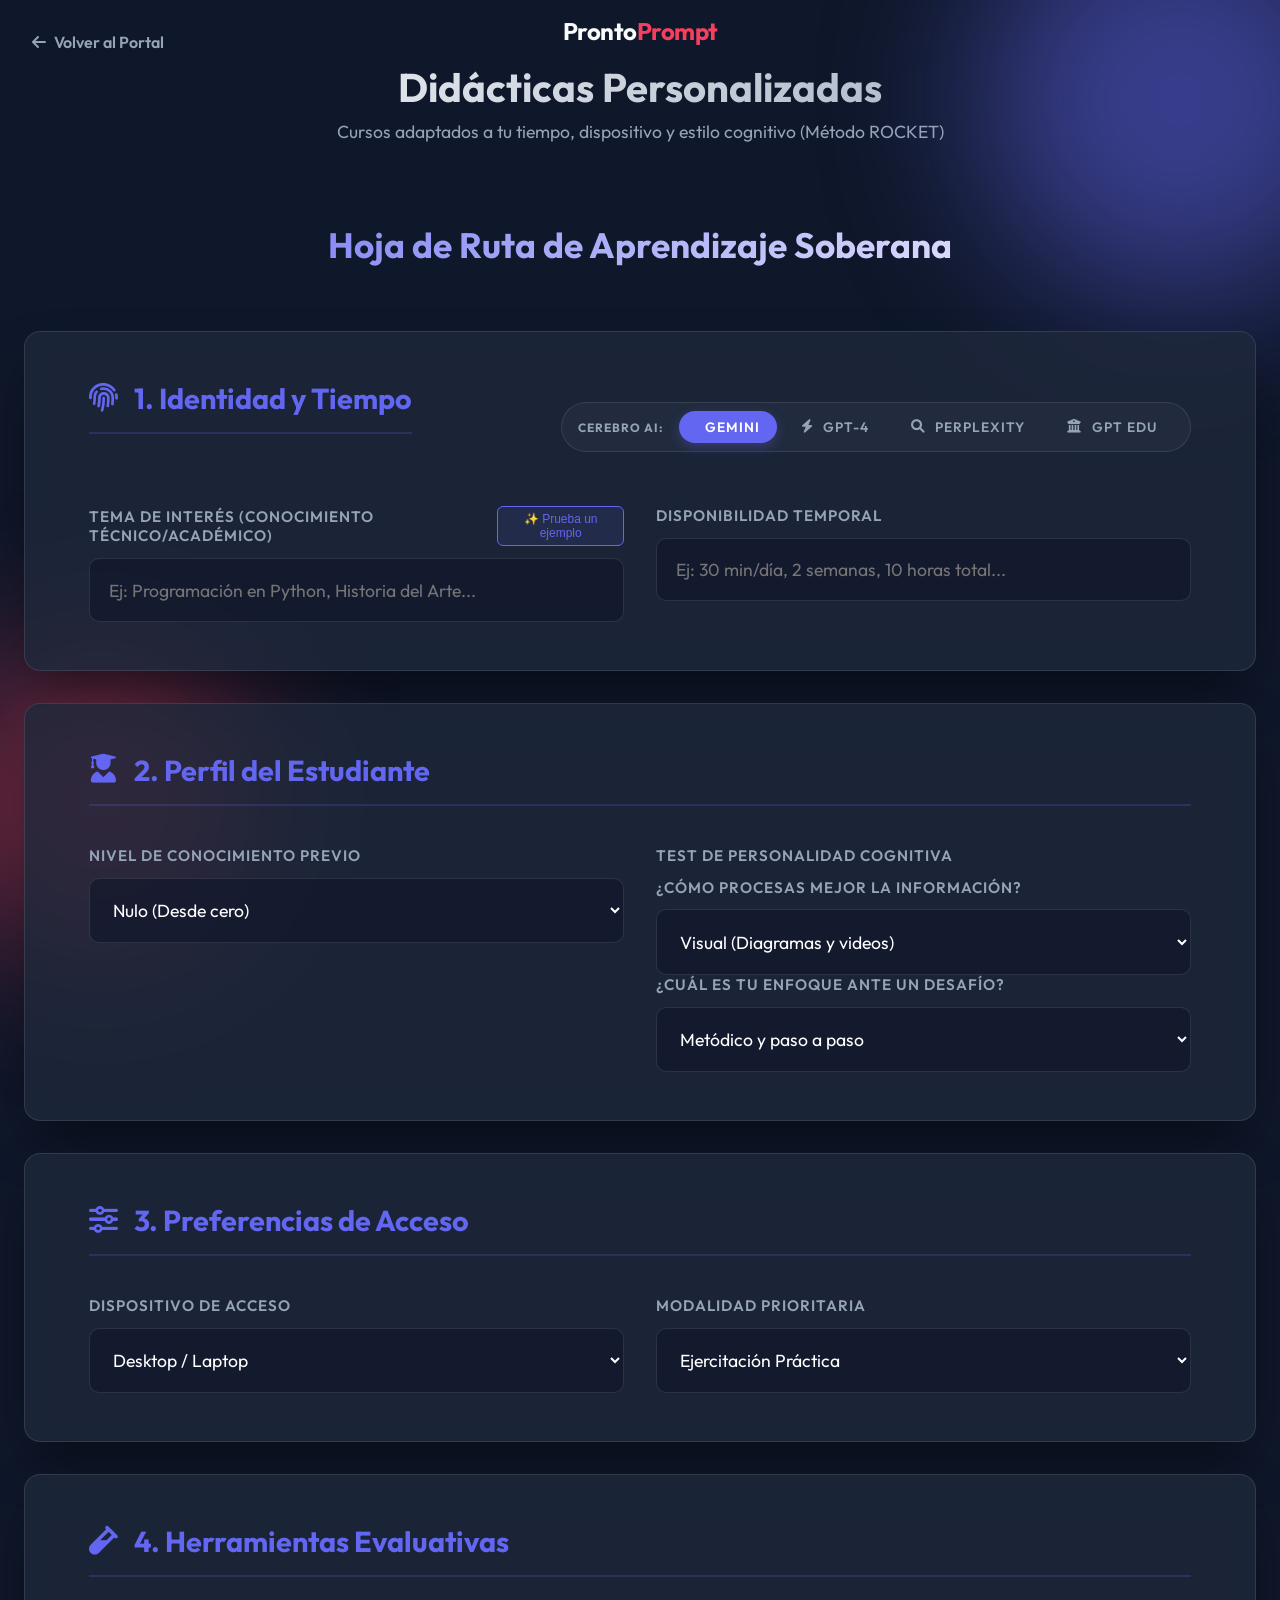
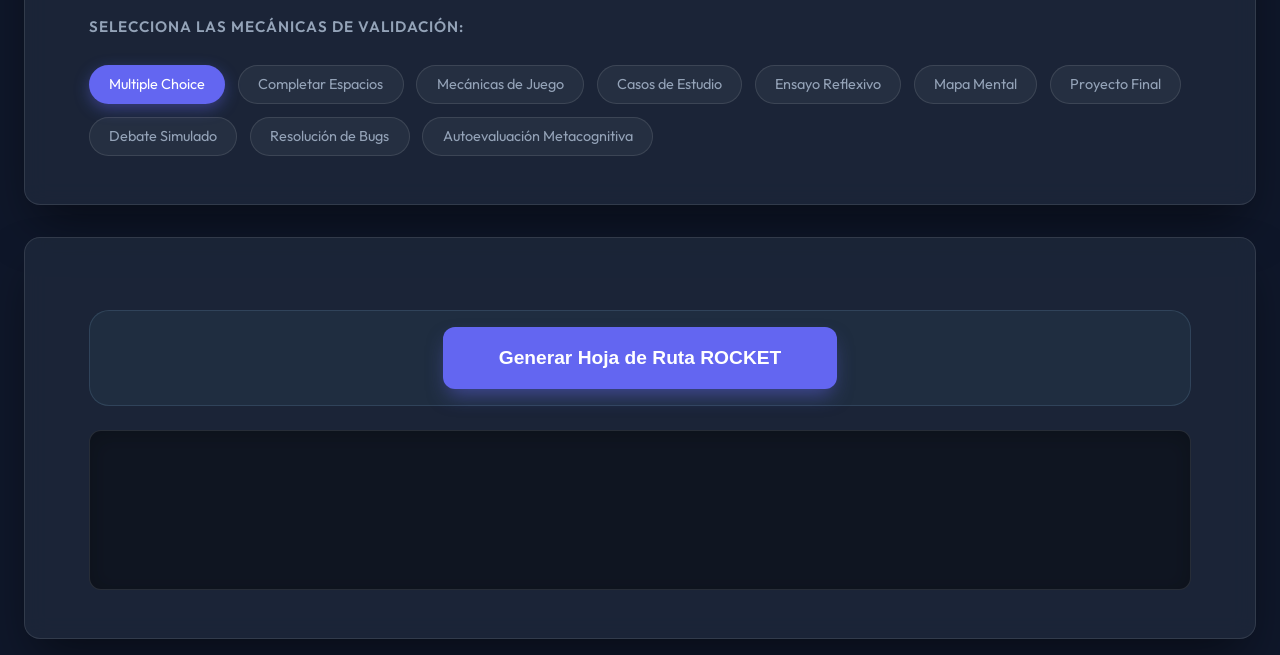
==== commit 85f531ff: "Add files via upload" ====
--- a/cursos-personalizados.html
+++ b/cursos-personalizados.html
@@ -52,6 +52,10 @@
                             <label class="brain-chip">
                                 <input type="radio" name="ai-model" value="perplexity">
                                 <span><i class="fas fa-search"></i> Perplexity</span>
+                            </label>
+                            <label class="brain-chip">
+                                <input type="radio" name="ai-model" value="gptedu">
+                                <span><i class="fas fa-university"></i> GPT EDU</span>
                             </label>
                         </div>
                     </div>
@@ -175,6 +179,7 @@
                         <a href="https://chat.openai.com" target="_blank" class="ai-link-btn gpt">ChatGPT</a>
                         <a href="https://gemini.google.com" target="_blank" class="ai-link-btn gemini">Gemini</a>
                         <a href="https://www.perplexity.ai" target="_blank" class="ai-link-btn perplexity">Perplexity</a>
+                        <a href="https://chatgpt.com/g/g-68b1ee82a1b481918c46ce0a2b0123aa-edu-gpt" target="_blank" id="copy-gptedu-btn" class="ai-link-btn gpt-edu">GPT EDU</a>
                     </div>
                 </div>
             </section>
--- a/style.css
+++ b/style.css
@@ -589,6 +589,58 @@
 .custom-keyword-input .magic-btn {
     padding: 0 1.2rem;
     font-size: 1.2rem;
+}
+
+.botonera-grid {
+    display: grid;
+    grid-template-columns: repeat(auto-fit, minmax(140px, 1fr));
+    gap: 1rem;
+    margin-top: 0.5rem;
+}
+
+.botonera-option {
+    background: rgba(255, 255, 255, 0.03);
+    border: 1px solid var(--border);
+    border-radius: 12px;
+    padding: 1.2rem 1rem;
+    display: flex;
+    flex-direction: column;
+    align-items: center;
+    gap: 0.8rem;
+    cursor: pointer;
+    transition: all 0.3s cubic-bezier(0.16, 1, 0.3, 1);
+    text-align: center;
+}
+
+.botonera-option i {
+    font-size: 1.5rem;
+    color: var(--text-muted);
+}
+
+.botonera-option span {
+    font-size: 0.8rem;
+    font-weight: 600;
+    color: var(--text-muted);
+}
+
+.botonera-option:hover {
+    background: rgba(255, 255, 255, 0.07);
+    border-color: var(--primary);
+    transform: translateY(-3px);
+}
+
+.botonera-option.active {
+    background: linear-gradient(135deg, rgba(99, 102, 241, 0.15), rgba(99, 102, 241, 0.05));
+    border-color: var(--primary);
+    box-shadow: 0 10px 20px rgba(99, 102, 241, 0.15);
+}
+
+.botonera-option.active i {
+    color: var(--primary);
+}
+
+.botonera-option.active span {
+    color: #fff;
 }
 
 .tone-selector {
